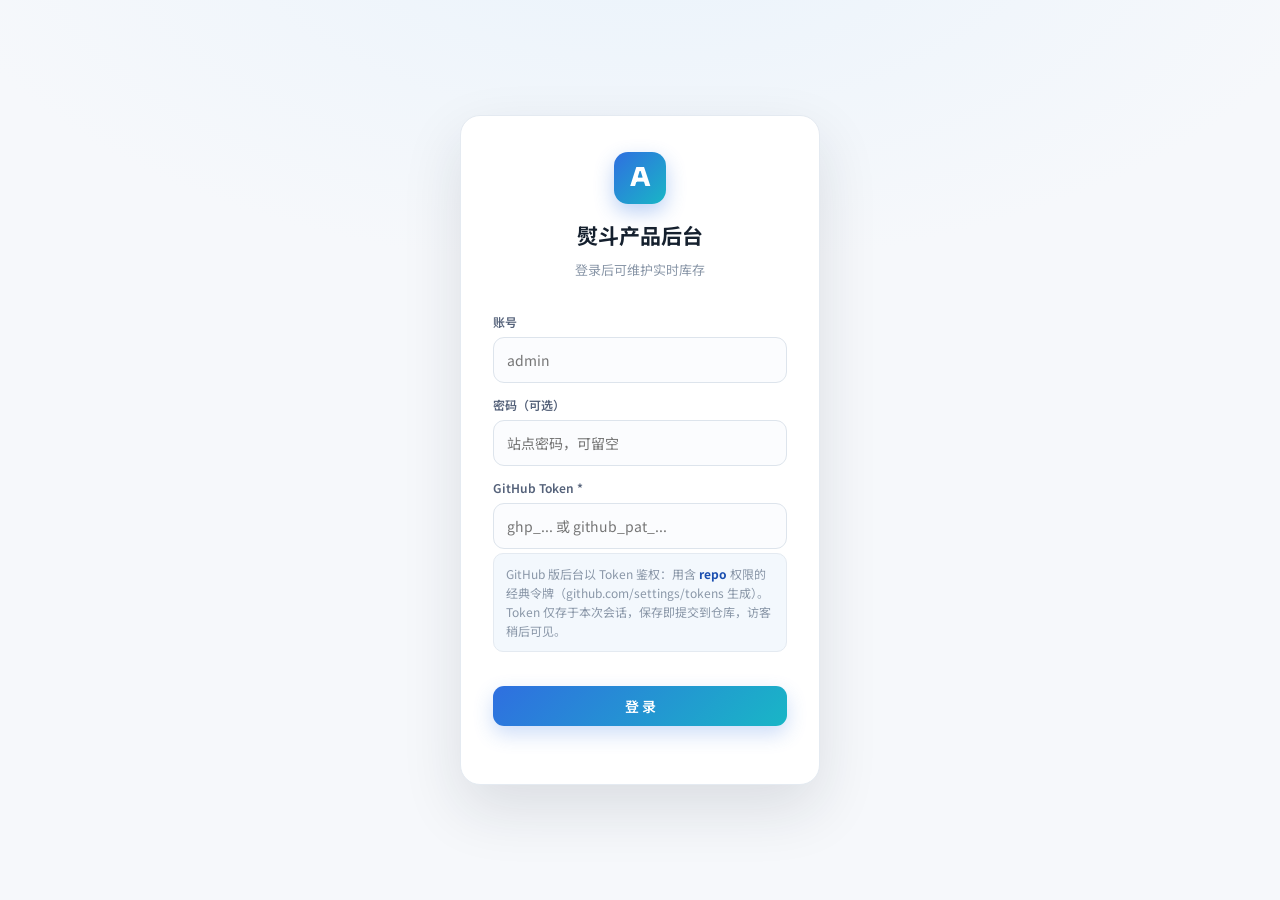
==== admin.html @ 0a671ef5 "deploy admin.html" ====
<!DOCTYPE html>
<html lang="zh-CN">
<head>
  <meta charset="UTF-8" />
  <meta name="viewport" content="width=device-width, initial-scale=1.0" />
  <title>熨斗产品 · 后台管理</title>
  <link rel="preconnect" href="https://fonts.googleapis.com" />
  <link rel="preconnect" href="https://fonts.gstatic.com" crossorigin />
  <link href="https://fonts.googleapis.com/css2?family=Sora:wght@500;600;700&family=Noto+Sans+SC:wght@400;500;700&display=swap" rel="stylesheet" />
  <link rel="stylesheet" href="assets/css/style.css" />
  <link rel="stylesheet" href="assets/css/admin.css?v=20260808c" />
</head>
<body class="admin-body">
  <!-- 登录视图 -->
  <div id="loginView" class="login-wrap">
    <form id="loginForm" class="login-card">
      <div class="login-logo">A</div>
      <h1>熨斗产品后台</h1>
      <p class="login-sub">登录后可维护实时库存</p>
      <label>账号</label>
      <input type="text" id="loginUser" autocomplete="username" placeholder="admin" />
      <label>密码（可选）</label>
      <input type="password" id="loginPass" autocomplete="current-password" placeholder="站点密码，可留空" />
      <label>GitHub Token *</label>
      <input type="password" id="loginToken" autocomplete="off" placeholder="ghp_... 或 github_pat_..." />
      <p class="login-hint">GitHub 版后台以 Token 鉴权：用含 <b>repo</b> 权限的经典令牌（github.com/settings/tokens 生成）。Token 仅存于本次会话，保存即提交到仓库，访客稍后可见。</p>
      <button type="submit" class="btn-primary">登 录</button>
      <div id="loginErr" class="login-err"></div>
    </form>
  </div>

  <!-- 管理视图 -->
  <div id="appView" class="admin-app" hidden>
    <header class="admin-top">
      <div class="admin-brand"><span class="mark">A</span> 熨斗产品 · 后台管理</div>
      <div class="admin-top-right">
        <span id="ghStatus" class="gh-status">未连接 GitHub</span>
        <button id="logoutBtn" class="btn-ghost">退出</button>
      </div>
    </header>

    <nav class="admin-tabs">
      <button class="atab active" data-tab="stock">库存管理</button>
      <button class="atab" data-tab="returns">退货管理</button>
    </nav>

    <main class="admin-main">
      <!-- 库存管理 -->
      <section class="atab-panel active" id="tab-stock">
        <div class="panel-head">
          <h2>库存管理</h2>
          <div class="stock-head-right">
            <span id="stockUpdatedAt" class="stock-updated-at">尚未更新</span>
            <button id="saveStockBtn" class="btn-primary sm">保存库存</button>
          </div>
        </div>
        <p class="hint">常备库存实时维护。修改数量后点「保存库存」写入；下方显示最近更新时间。</p>
        <div class="stock-overview" id="stockOverview"></div>
        <div class="table-wrap">
          <table class="admin-table" id="stockTable">
            <thead>
              <tr><th>系列</th><th>颜色</th><th>插头</th><th>库存数量（台）</th></tr>
            </thead>
            <tbody></tbody>
          </table>
        </div>
      </section>

      <!-- 退货 / 补发管理 -->
      <section class="atab-panel" id="tab-returns">
        <div class="panel-head">
          <h2>退货管理</h2>
          <div class="stock-head-right">
            <span id="returnsUpdatedAt" class="stock-updated-at">尚未更新</span>
          </div>
        </div>
        <p class="hint">退货与供应商补发为独立台账，不影响实时库存。可统计各型号 / 颜色 / 插头 / 电压的退货与补发情况。</p>

        <!-- 概览统计 -->
        <div class="stock-overview" id="returnsOverview"></div>

        <!-- 按型号汇总 -->
        <h3 class="section-sub">按型号汇总</h3>
        <div class="table-wrap">
          <table class="admin-table" id="returnsByModel">
            <thead>
              <tr><th>型号</th><th>退货台数</th><th>已补发台数</th><th>待补发台数</th></tr>
            </thead>
            <tbody></tbody>
          </table>
        </div>

        <!-- 退货登记 -->
        <h3 class="section-sub">退货登记</h3>
        <form class="form-grid" id="returnForm">
          <div class="field">
            <label>型号 *</label>
            <select name="family" required>
              <option value="AUP-M2">AUP-M2</option>
              <option value="AUP-L">AUP-L</option>
              <option value="AUP-L2">AUP-L2</option>
              <option value="AUP-L3">AUP-L3</option>
            </select>
          </div>
          <div class="field">
            <label>颜色</label>
            <input name="color" list="colorList" placeholder="如 红色" />
          </div>
          <div class="field">
            <label>插头规格</label>
            <input name="plug" list="plugList" placeholder="如 欧插" />
          </div>
          <div class="field">
            <label>电压</label>
            <select name="voltage">
              <option value="110V">110V</option>
              <option value="220V">220V</option>
              <option value="110/220V">110V &amp; 220V</option>
            </select>
          </div>
          <div class="field">
            <label>数量（台）*</label>
            <input name="qty" type="number" min="1" step="1" value="1" />
          </div>
          <div class="field">
            <label>退货日期</label>
            <input name="date" type="date" />
          </div>
          <div class="field">
            <label>退货来源 / 客户</label>
            <input name="source" placeholder="如 渠道名 / 客户" />
          </div>
          <div class="field">
            <label>退货原因</label>
            <input name="reason" placeholder="如 质量问题" />
          </div>
          <div class="field full">
            <label>备注</label>
            <input name="note" placeholder="可选" />
          </div>
          <div class="form-actions">
            <button type="submit" class="btn-primary sm">添加退货记录</button>
          </div>
        </form>

        <!-- 退货记录 -->
        <h3 class="section-sub">退货记录</h3>
        <div class="filter-bar">
          <label>型号</label>
          <select id="returnFilterFamily">
            <option value="全部">全部</option>
            <option value="AUP-M2">AUP-M2</option>
            <option value="AUP-L">AUP-L</option>
            <option value="AUP-L2">AUP-L2</option>
            <option value="AUP-L3">AUP-L3</option>
          </select>
          <label>电压</label>
          <select id="returnFilterVoltage">
            <option value="全部">全部</option>
            <option value="110V">110V</option>
            <option value="220V">220V</option>
            <option value="110/220V">110V &amp; 220V</option>
          </select>
        </div>
        <div class="table-wrap">
          <table class="admin-table" id="returnTable">
            <thead>
              <tr><th>型号</th><th>颜色</th><th>插头</th><th>电压</th><th>数量</th><th>退货日期</th><th>来源</th><th>原因</th><th>操作</th></tr>
            </thead>
            <tbody></tbody>
          </table>
        </div>

        <!-- 供应商补发 -->
        <h3 class="section-sub">供应商补发登记</h3>
        <form class="form-grid" id="reshipForm">
          <div class="field">
            <label>关联退货（可选）</label>
            <select name="returnId" id="returnLinkSelect">
              <option value="">不关联</option>
            </select>
          </div>
          <div class="field">
            <label>型号 *</label>
            <select name="family" required>
              <option value="AUP-M2">AUP-M2</option>
              <option value="AUP-L">AUP-L</option>
              <option value="AUP-L2">AUP-L2</option>
              <option value="AUP-L3">AUP-L3</option>
            </select>
          </div>
          <div class="field">
            <label>颜色</label>
            <input name="color" list="colorList" placeholder="如 红色" />
          </div>
          <div class="field">
            <label>插头规格</label>
            <input name="plug" list="plugList" placeholder="如 欧插" />
          </div>
          <div class="field">
            <label>电压</label>
            <select name="voltage">
              <option value="110V">110V</option>
              <option value="220V">220V</option>
              <option value="110/220V">110V &amp; 220V</option>
            </select>
          </div>
          <div class="field">
            <label>数量（台）*</label>
            <input name="qty" type="number" min="1" step="1" value="1" />
          </div>
          <div class="field">
            <label>补发日期</label>
            <input name="shipDate" type="date" />
          </div>
          <div class="field">
            <label>供应商</label>
            <input name="supplier" placeholder="供应商名称" />
          </div>
          <div class="field">
            <label>物流单号</label>
            <input name="tracking" placeholder="可选" />
          </div>
          <div class="field">
            <label>状态</label>
            <select name="status">
              <option value="待补发">待补发</option>
              <option value="已补发">已补发</option>
              <option value="已收货">已收货</option>
            </select>
          </div>
          <div class="field full">
            <label>备注</label>
            <input name="note" placeholder="可选" />
          </div>
          <div class="form-actions">
            <button type="submit" class="btn-primary sm">添加补发记录</button>
          </div>
        </form>

        <!-- 补发记录 -->
        <h3 class="section-sub">供应商补发记录</h3>
        <div class="filter-bar">
          <label>型号</label>
          <select id="reshipFilterFamily">
            <option value="全部">全部</option>
            <option value="AUP-M2">AUP-M2</option>
            <option value="AUP-L">AUP-L</option>
            <option value="AUP-L2">AUP-L2</option>
            <option value="AUP-L3">AUP-L3</option>
          </select>
          <label>电压</label>
          <select id="reshipFilterVoltage">
            <option value="全部">全部</option>
            <option value="110V">110V</option>
            <option value="220V">220V</option>
            <option value="110/220V">110V &amp; 220V</option>
          </select>
        </div>
        <div class="table-wrap">
          <table class="admin-table" id="reshipTable">
            <thead>
              <tr><th>型号</th><th>颜色</th><th>插头</th><th>电压</th><th>数量</th><th>补发日期</th><th>供应商</th><th>物流单号</th><th>状态</th><th>操作</th></tr>
            </thead>
            <tbody></tbody>
          </table>
        </div>

        <!-- 公共 datalist -->
        <datalist id="colorList">
          <option value="红色"></option><option value="绿色"></option><option value="紫色"></option>
          <option value="蓝色"></option><option value="黑色"></option><option value="白色"></option><option value="粉色"></option>
        </datalist>
        <datalist id="plugList">
          <option value="中插"></option><option value="欧插"></option><option value="美插"></option>
          <option value="英插"></option><option value="澳插"></option><option value="南非插"></option>
        </datalist>
      </section>
    </main>
  </div>

  <div id="toast" class="toast" hidden></div>

  <script src="assets/js/github-store.js?v=20260808c"></script>
  <script src="assets/js/admin.js?v=20260808c"></script>
</body>
</html>
---- assets/css/style.css ----
:root {
  --bg: #F6F8FB;
  --bg-alt: #ECF1F7;
  --ink: #15202E;
  --ink-soft: #55627A;
  --ink-faint: #8A97A8;
  --line: #E4EAF1;
  --card: #FFFFFF;
  --accent: #2F6FE0;
  --accent-2: #19B6C6;
  --accent-ink: #1B4FB0;
  --ok: #1F9D6B;
  --warn: #E08A2B;
  --danger: #DC4A3D;
  --radius: 18px;
  --radius-sm: 12px;
  --shadow-sm: 0 2px 10px rgba(21, 32, 46, .05);
  --shadow-md: 0 16px 40px rgba(21, 32, 46, .10);
  --shadow-lg: 0 30px 70px rgba(21, 32, 46, .16);
  --maxw: 1180px;
  --font-display: "Sora", "Noto Sans", "Noto Sans SC", -apple-system, "PingFang SC", "Microsoft YaHei", sans-serif;
  --font-body: "Noto Sans", "Noto Sans SC", -apple-system, "PingFang SC", "Microsoft YaHei", "Segoe UI", sans-serif;
}

* { box-sizing: border-box; margin: 0; padding: 0; }
html { scroll-behavior: smooth; scroll-padding-top: 84px; }
body {
  font-family: var(--font-body);
  background: var(--bg);
  color: var(--ink);
  line-height: 1.65;
  -webkit-font-smoothing: antialiased;
  overflow-x: hidden;
}
img { max-width: 100%; display: block; }
a { color: inherit; text-decoration: none; }
b, strong { font-weight: 700; }

/* ---------- scroll progress ---------- */
.scroll-progress {
  position: fixed; top: 0; left: 0; height: 3px; width: 0;
  background: linear-gradient(90deg, var(--accent), var(--accent-2));
  z-index: 200; transition: width .1s linear;
}

/* ---------- NAV ---------- */
.nav {
  position: fixed; top: 0; left: 0; right: 0; z-index: 100;
  transition: background .35s ease, box-shadow .35s ease, backdrop-filter .35s;
}
.nav.scrolled {
  background: rgba(246, 248, 251, .82);
  backdrop-filter: saturate(160%) blur(14px);
  box-shadow: 0 1px 0 var(--line);
}
.nav-inner {
  max-width: var(--maxw); margin: 0 auto; padding: 16px 24px;
  display: flex; align-items: center; gap: 24px;
}
.brand { display: flex; align-items: center; gap: 11px; font-family: var(--font-display); }
.brand-mark {
  width: 38px; height: 38px; border-radius: 11px;
  display: grid; place-items: center; font-weight: 800; font-size: 20px; color: #fff;
  background: linear-gradient(135deg, var(--accent), var(--accent-2));
  box-shadow: 0 6px 16px rgba(47, 111, 224, .32);
}
.brand-text { font-weight: 700; font-size: 19px; letter-spacing: .5px; line-height: 1; }
.brand-text i { font-style: normal; font-weight: 400; font-size: 12px; color: var(--ink-faint); display: block; letter-spacing: 2px; }
.nav-links { display: flex; gap: 26px; margin-left: auto; }
.nav-links a {
  font-size: 14.5px; color: var(--ink-soft); font-weight: 500; position: relative; padding: 4px 0;
  transition: color .2s;
}
.nav-links a::after {
  content: ""; position: absolute; left: 0; bottom: -2px; height: 2px; width: 0;
  background: var(--accent); transition: width .25s;
}
.nav-links a:hover { color: var(--ink); }
.nav-links a:hover::after { width: 100%; }
.nav-cta { margin-left: 8px; }
.lang-switch { display: flex; align-items: center; gap: 3px; margin-left: auto; background: var(--bg); border: 1px solid var(--line); border-radius: 999px; padding: 3px; }
.lang-btn { width: 30px; height: 30px; border: 0; border-radius: 999px; background: transparent; cursor: pointer; font-family: var(--font-display); font-size: 12px; font-weight: 700; color: var(--ink-soft); transition: color .18s, background .18s, box-shadow .18s; line-height: 1; }
.lang-btn:hover { color: var(--accent-ink); }
.lang-btn.active { background: linear-gradient(135deg, var(--accent), var(--accent-2)); color: #fff; box-shadow: 0 4px 12px rgba(47,111,224,.3); }
.btn {
  display: inline-flex; align-items: center; justify-content: center; gap: 8px;
  padding: 11px 22px; border-radius: 999px; font-weight: 600; font-size: 14.5px;
  cursor: pointer; border: 1px solid transparent; transition: transform .18s, box-shadow .25s, background .25s, color .25s;
  font-family: var(--font-body);
}
.btn-primary {
  background: linear-gradient(135deg, var(--accent), var(--accent-2));
  color: #fff; box-shadow: 0 10px 24px rgba(47, 111, 224, .28);
}
.btn-primary:hover { transform: translateY(-2px); box-shadow: 0 16px 32px rgba(47, 111, 224, .36); }
.btn-ghost { background: transparent; color: var(--ink); border-color: var(--line); }
.btn-ghost:hover { border-color: var(--accent); color: var(--accent-ink); transform: translateY(-2px); }
.nav-toggle { display: none; flex-direction: column; gap: 5px; background: none; border: 0; cursor: pointer; padding: 8px; }
.nav-toggle span { width: 22px; height: 2px; background: var(--ink); border-radius: 2px; transition: .3s; }

/* ---------- HERO ---------- */
.hero { position: relative; min-height: 100vh; display: flex; align-items: center; overflow: hidden; }
.hero-bg {
  position: absolute; inset: 0;
  background:
    radial-gradient(1100px 620px at 88% -8%, rgba(25,182,198,.14), transparent 60%),
    radial-gradient(900px 520px at 6% 112%, rgba(47,111,224,.12), transparent 58%),
    linear-gradient(180deg, #FFFFFF 0%, #F2F6FB 60%, #ECF1F7 100%);
}
.hero-glow {
  position: absolute; width: 540px; height: 540px; right: 4%; top: 50%; transform: translateY(-50%);
  background: radial-gradient(circle, rgba(47,111,224,.22), transparent 62%);
  filter: blur(24px); animation: float 9s ease-in-out infinite;
}
@keyframes float { 0%,100%{ transform: translateY(-50%) scale(1);} 50%{ transform: translateY(-54%) scale(1.06);} }
.hero-grid {
  position: relative; z-index: 2; max-width: var(--maxw); margin: 0 auto; padding: 120px 24px 80px;
  display: grid; grid-template-columns: 1.05fr .95fr; gap: 40px; align-items: center; width: 100%;
}
.eyebrow {
  display: inline-block; font-family: var(--font-display); font-size: 12.5px; letter-spacing: 3px;
  text-transform: uppercase; color: var(--accent-ink); padding: 7px 14px; border: 1px solid rgba(47,111,224,.3);
  border-radius: 999px; margin-bottom: 22px; background: rgba(47,111,224,.06);
}
.hero-title {
  font-family: var(--font-display); font-weight: 800; font-size: clamp(34px, 5vw, 58px);
  line-height: 1.08; color: var(--ink); letter-spacing: -.5px;
}
.hero-title .accent {
  background: linear-gradient(120deg, var(--accent), var(--accent-2));
  -webkit-background-clip: text; background-clip: text; color: transparent;
}
.hero-sub { color: var(--ink-soft); font-size: 16.5px; margin: 22px 0 30px; max-width: 520px; }
.hero-actions { display: flex; gap: 14px; flex-wrap: wrap; }
.hero-actions .btn-ghost { color: var(--ink); border-color: var(--line); }
.hero-actions .btn-ghost:hover { border-color: var(--accent); color: var(--accent-ink); }
.hero-stats { list-style: none; display: flex; gap: 34px; margin-top: 44px; flex-wrap: wrap; }
.hero-stats li { display: flex; flex-direction: column; }
.hero-stats b { font-family: var(--font-display); font-size: 30px; color: var(--accent-ink); font-weight: 700; }
.hero-stats span { font-size: 12.5px; color: var(--ink-faint); letter-spacing: .5px; }

.hero-visual { display: flex; align-items: center; justify-content: center; min-height: 460px; }
.hero-orbit {
  display: grid; grid-template-columns: repeat(2, 1fr); gap: 20px;
  width: 100%; max-width: 440px; padding: 10px;
}
.hero-orbit .orb {
  position: relative; width: 100%; aspect-ratio: 1;
  border-radius: 20px; overflow: hidden; background: #fff;
  box-shadow: var(--shadow-lg); border: 5px solid #fff;
  opacity: 0; transform: translateY(20px) scale(.96); animation: rise .8s forwards;
}
.hero-orbit .orb img { width: 100%; height: 100%; object-fit: contain; background: #f4f8fc; }
.hero-orbit .orb::after {
  content: attr(data-label); position: absolute; left: 10px; bottom: 10px;
  background: rgba(21,32,46,.82); color: #fff; font-size: 11px; padding: 4px 10px; border-radius: 8px;
  font-family: var(--font-display); letter-spacing: .4px;
}
@keyframes rise { to { opacity: 1; transform: translateY(0) scale(1);} }
.orb-1 { animation-delay: .15s; }
.orb-2 { animation-delay: .3s; }
.orb-3 { animation-delay: .45s; }
.orb-4 { animation-delay: .6s; }
.orb-5 { animation-delay: .75s; }

.scroll-hint { position: absolute; bottom: 26px; left: 50%; transform: translateX(-50%); z-index: 3; }
.scroll-hint span {
  display: block; width: 24px; height: 38px; border: 2px solid rgba(21,32,46,.35); border-radius: 14px; position: relative;
}
.scroll-hint span::after {
  content: ""; position: absolute; top: 7px; left: 50%; transform: translateX(-50%);
  width: 4px; height: 8px; border-radius: 3px; background: var(--accent); animation: scrolldot 1.6s infinite;
}
@keyframes scrolldot { 0%{opacity:0; top:7px;} 40%{opacity:1;} 100%{opacity:0; top:20px;} }

/* ---------- SECTIONS ---------- */
.section { max-width: var(--maxw); margin: 0 auto; padding: 96px 24px; }
.section-alt { max-width: none; background: var(--bg-alt); }
.section-alt > * { max-width: var(--maxw); margin-left: auto; margin-right: auto; }
.section-head { max-width: 640px; margin-bottom: 46px; }
.kicker {
  font-family: var(--font-display); font-size: 12.5px; letter-spacing: 3px; text-transform: uppercase;
  color: var(--accent); font-weight: 600;
}
.section-head h2 {
  font-family: var(--font-display); font-size: clamp(26px, 3.4vw, 38px); font-weight: 700;
  margin: 12px 0 12px; letter-spacing: -.3px; color: var(--ink);
}
.section-head p { color: var(--ink-soft); font-size: 15.5px; }

/* reveal */
.reveal { opacity: 0; transform: translateY(26px); transition: opacity .7s ease, transform .7s ease; }
.reveal.in { opacity: 1; transform: none; }

/* ---------- FAMILIES ---------- */
.family-grid { display: grid; grid-template-columns: repeat(3, 1fr); gap: 22px; }
.family-card {
  background: var(--card); border: 1px solid var(--line); border-radius: var(--radius);
  padding: 22px; box-shadow: var(--shadow-sm); transition: transform .3s, box-shadow .3s, border-color .3s;
  position: relative; overflow: hidden;
}
.family-card::before {
  content: ""; position: absolute; inset: 0; background: linear-gradient(160deg, rgba(47,111,224,.06), transparent 55%);
  opacity: 0; transition: opacity .3s;
}
.family-card:hover { transform: translateY(-6px); box-shadow: var(--shadow-md); border-color: #cfe0f5; }
.family-card:hover::before { opacity: 1; }
.family-thumb {
  height: 168px; border-radius: var(--radius-sm); background: #f4f8fc; display: grid; place-items: center;
  margin-bottom: 18px; overflow: hidden;
}
.family-thumb img { max-height: 150px; object-fit: contain; transition: transform .4s; }
.family-card:hover .family-thumb img { transform: scale(1.06); }
.family-name { font-family: var(--font-display); font-size: 19px; font-weight: 700; }
.family-tag { color: var(--accent-ink); font-size: 13.5px; font-weight: 500; margin: 4px 0 12px; }
.family-meta { display: flex; gap: 8px; flex-wrap: wrap; }
.chip {
  font-size: 12px; padding: 4px 11px; border-radius: 999px; background: var(--bg-alt);
  color: var(--ink-soft); border: 1px solid var(--line); font-family: var(--font-display); letter-spacing: .3px;
}
.chip.hot { background: rgba(47,111,224,.1); color: var(--accent-ink); border-color: #cfe0f5; }
.family-link { display: inline-flex; align-items: center; gap: 6px; margin-top: 16px; font-weight: 600; font-size: 14px; color: var(--accent-ink); }
.family-link::after { content: "→"; transition: transform .25s; }
.family-card:hover .family-link::after { transform: translateX(4px); }

/* ---------- FILTERS ---------- */
.filters { display: flex; gap: 26px; flex-wrap: wrap; margin-bottom: 30px; }
.filter-group { display: flex; gap: 9px; flex-wrap: wrap; align-items: center; }
.filter-group .flabel { font-size: 13px; color: var(--ink-faint); margin-right: 2px; font-weight: 600; }
.fbtn {
  padding: 8px 16px; border-radius: 999px; border: 1px solid var(--line); background: var(--card);
  font-size: 13.5px; font-weight: 500; cursor: pointer; color: var(--ink-soft);
  transition: all .2s; font-family: var(--font-body);
}
.fbtn:hover { border-color: var(--accent); color: var(--accent-ink); }
.fbtn.active { background: var(--accent); color: #fff; border-color: var(--accent); }

/* 退货来源筛选（与产品筛选 chip 同款） */
.src-filter { display: flex; gap: 8px; flex-wrap: wrap; align-items: center; margin: 4px 0 14px; }
.src-filter .flabel { font-size: 13px; color: var(--ink-faint); margin-right: 2px; font-weight: 600; }
.sbtn {
  padding: 7px 15px; border-radius: 999px; border: 1px solid var(--line); background: var(--card);
  font-size: 13px; font-weight: 500; cursor: pointer; color: var(--ink-soft);
  transition: all .2s; font-family: var(--font-body);
}
.sbtn:hover { border-color: var(--accent-2); color: var(--accent-ink); }
.sbtn.active { background: var(--accent-2); color: #fff; border-color: var(--accent-2); }

/* ---------- CATALOG ---------- */
.catalog-grid { display: grid; grid-template-columns: repeat(3, 1fr); gap: 20px; }
.product-card {
  background: var(--card); border: 1px solid var(--line); border-radius: var(--radius); overflow: hidden;
  box-shadow: var(--shadow-sm); transition: transform .3s, box-shadow .3s, border-color .3s; cursor: pointer;
  display: flex; flex-direction: column;
}
.product-card:hover { transform: translateY(-6px); box-shadow: var(--shadow-md); border-color: #cfe0f5; }
.product-media {
  height: 180px; background: linear-gradient(160deg,#f4f8fc,#eaf1f8); display: grid; place-items: center;
  position: relative; padding: 14px;
}
.product-media img { max-height: 158px; object-fit: contain; transition: transform .4s; }
.product-card:hover .product-media img { transform: scale(1.05); }
.volt-tags { position: absolute; top: 12px; left: 12px; display: flex; gap: 6px; flex-wrap: wrap; }
.volt-tag {
  font-family: var(--font-display); font-size: 11px; font-weight: 600;
  padding: 3px 9px; border-radius: 999px; background: rgba(21,32,46,.82); color: #fff; letter-spacing: .5px;
}
.product-body { padding: 16px 18px 18px; display: flex; flex-direction: column; flex: 1; }
.product-name { font-family: var(--font-display); font-size: 15.5px; font-weight: 600; line-height: 1.35; min-height: 42px; }
.product-k3 { font-size: 12px; color: var(--ink-faint); font-family: var(--font-display); letter-spacing: .5px; margin-top: 3px; }
.product-foot { margin-top: auto; padding-top: 14px; display: flex; align-items: baseline; justify-content: space-between; border-top: 1px dashed var(--line); }
.price-label { font-size: 12px; color: var(--ink-faint); }
.price-val { font-family: var(--font-display); font-weight: 700; font-size: 22px; color: var(--accent-ink); }
.price-val small { font-size: 12px; color: var(--ink-faint); font-weight: 500; }
.disc-tag { font-size: 11.5px; padding: 3px 9px; border-radius: 999px; background: rgba(47,111,224,.1); color: var(--accent-ink); font-weight: 600; }
.product-card.sold-out { opacity: .72; }
.sold-out-tag { position: absolute; top: 12px; right: 12px; background: var(--ink-faint); color:#fff; font-size:11px; padding:3px 9px; border-radius:999px; }

/* ---------- SPECS ---------- */
.spec-tabs { display: flex; gap: 10px; flex-wrap: wrap; margin-bottom: 26px; }
.spec-tab {
  padding: 11px 20px; border-radius: 999px; border: 1px solid var(--line); background: var(--card);
  font-weight: 600; font-size: 14px; cursor: pointer; color: var(--ink-soft); transition: all .22s;
  font-family: var(--font-display);
}
.spec-tab:hover { border-color: var(--accent); color: var(--accent-ink); }
.spec-tab.active { background: var(--accent); color: #fff; border-color: var(--accent); }
.spec-panel {
  display: grid; grid-template-columns: 320px 1fr; gap: 30px; align-items: start;
  background: var(--card); border: 1px solid var(--line); border-radius: var(--radius);
  padding: 28px; box-shadow: var(--shadow-sm);
}
.spec-hero { text-align: center; }
.spec-hero .thumb { background: #f4f8fc; border-radius: var(--radius-sm); padding: 18px; margin-bottom: 16px; }
.spec-hero .thumb img { max-height: 200px; object-fit: contain; margin: 0 auto; }
.spec-hero h3 { font-family: var(--font-display); font-size: 20px; margin-bottom: 6px; }
.spec-hero .tag { color: var(--accent-ink); font-size: 13.5px; }
.spec-table { width: 100%; border-collapse: collapse; }
.spec-table tr { border-bottom: 1px solid var(--line); }
.spec-table tr:last-child { border-bottom: 0; }
.spec-table th {
  text-align: left; font-weight: 600; color: var(--ink-soft); font-size: 13.5px; padding: 13px 14px 13px 0;
  width: 42%; vertical-align: top; font-family: var(--font-display);
}
.spec-table td { padding: 13px 0; font-size: 14px; color: var(--ink); white-space: pre-line; }
.spec-table td.img-cell { padding: 8px 0; }
.spec-table td.img-cell img { max-height: 150px; object-fit: contain; border-radius: 10px; background:#f4f8fc; }

/* ---------- PRICING TABLE ---------- */
.table-wrap { overflow-x: auto; border: 1px solid var(--line); border-radius: var(--radius); background: var(--card); box-shadow: var(--shadow-sm); }
.price-table { width: 100%; border-collapse: collapse; min-width: 880px; }
.price-table thead th {
  background: var(--ink); color: #fff; font-family: var(--font-display); font-weight: 600; font-size: 13px;
  padding: 15px 14px; text-align: right; white-space: nowrap; position: sticky; top: 0;
}
.price-table thead th:first-child, .price-table thead th:nth-child(2), .price-table thead th:nth-child(3) { text-align: left; }
.price-table tbody td { padding: 13px 14px; text-align: right; font-size: 13.5px; border-bottom: 1px solid var(--line); white-space: nowrap; }
.price-table tbody td:first-child { text-align: left; font-weight: 600; }
.price-table tbody td:nth-child(2), .price-table tbody td:nth-child(3) { text-align: left; color: var(--ink-soft); }
.price-table tbody tr:hover { background: #f3f8fd; }
.price-table .base { font-weight: 700; color: var(--accent-ink); font-family: var(--font-display); }
.price-table .special { color: var(--accent); font-weight: 600; }
.price-table .muted { color: var(--ink-faint); }
.price-table tbody tr.fam-AUP-M { opacity: .6; }
.table-note { font-size: 12.5px; color: var(--ink-faint); margin-top: 14px; }

/* ---------- RULES ---------- */
.rule-cards { display: grid; grid-template-columns: repeat(4, 1fr); gap: 18px; }
.rule-card {
  background: var(--card); border: 1px solid var(--line); border-radius: var(--radius); padding: 24px 20px;
  box-shadow: var(--shadow-sm); position: relative; transition: transform .3s, box-shadow .3s;
}
.rule-card:hover { transform: translateY(-5px); box-shadow: var(--shadow-md); }
.rule-card .tier { font-family: var(--font-display); font-size: 13px; color: var(--accent); font-weight: 600; letter-spacing: .5px; }
.rule-card .rate {
  font-family: var(--font-display); font-size: 42px; font-weight: 800; color: var(--ink); margin: 8px 0 4px;
  line-height: 1;
}
.rule-card .rate small { font-size: 18px; color: var(--ink-faint); font-weight: 600; }
.rule-card .desc { font-size: 13.5px; color: var(--ink-soft); }
.rule-card.featured { border-color: #cfe0f5; background: linear-gradient(160deg, #fff, #eef5fd); }
.rule-card.featured::after { content: "推荐"; position: absolute; top: 14px; right: 14px; font-size: 11px; background: var(--accent); color:#fff; padding: 3px 10px; border-radius: 999px; }
.rule-note {
  margin-top: 26px; background: var(--card); border: 1px solid var(--line); border-left: 4px solid var(--accent);
  border-radius: var(--radius-sm); padding: 22px 24px; box-shadow: var(--shadow-sm);
}
.rule-note h4 { font-family: var(--font-display); font-size: 15px; margin-bottom: 10px; }
.rule-note p { font-size: 14px; color: var(--ink-soft); white-space: pre-line; }

/* ---------- CALCULATOR ---------- */
.calc-card {
  display: grid; grid-template-columns: 1fr 1fr; gap: 0; background: var(--card);
  border: 1px solid var(--line); border-radius: var(--radius); overflow: hidden; box-shadow: var(--shadow-md);
}
.calc-input { padding: 34px; border-right: 1px solid var(--line); }
.calc-input label { font-family: var(--font-display); font-weight: 600; font-size: 15px; display: block; margin-bottom: 14px; }
.amount-field { display: flex; align-items: center; gap: 8px; border: 1.5px solid var(--line); border-radius: var(--radius-sm); padding: 12px 16px; transition: border-color .2s; }
.amount-field:focus-within { border-color: var(--accent); }
.amount-field .cny { font-family: var(--font-display); font-weight: 700; font-size: 20px; color: var(--accent-ink); }
.amount-field input { border: 0; outline: 0; font-size: 22px; font-family: var(--font-display); width: 100%; background: transparent; color: var(--ink); }
input[type=range] { width: 100%; margin: 22px 0 6px; accent-color: var(--accent); }
.range-scale { display: flex; justify-content: space-between; font-size: 11.5px; color: var(--ink-faint); font-family: var(--font-display); }
.calc-hint { font-size: 12.5px; color: var(--ink-faint); margin-top: 18px; line-height: 1.6; }
.calc-result { padding: 34px; display: flex; flex-direction: column; justify-content: center; background: linear-gradient(160deg,#fff,#eef5fd); }
.calc-result .r-tier { font-size: 13px; color: var(--ink-soft); }
.calc-result .r-rate { font-family: var(--font-display); font-size: 56px; font-weight: 800; color: var(--accent-ink); line-height: 1.05; margin: 6px 0; }
.calc-result .r-rate small { font-size: 22px; color: var(--ink-faint); }
.calc-result .r-amount { font-size: 15px; color: var(--ink-soft); margin-top: 14px; }
.calc-result .r-amount b { font-family: var(--font-display); font-size: 24px; color: var(--ink); }
.calc-result .r-bar { height: 8px; border-radius: 999px; background: var(--line); margin-top: 18px; overflow: hidden; }
.calc-result .r-bar span { display: block; height: 100%; background: linear-gradient(90deg,var(--accent),var(--accent-2)); border-radius: 999px; transition: width .4s; }

/* ---------- FOOTER ---------- */
.footer { background: #15202E; color: #cfd6e0; padding: 46px 24px; }
.footer-inner { max-width: var(--maxw); margin: 0 auto; display: flex; justify-content: space-between; align-items: center; gap: 24px; flex-wrap: wrap; }
.footer-brand { display: flex; align-items: center; gap: 14px; color: #fff; }
.footer-brand b { font-family: var(--font-display); font-size: 17px; }
.footer-brand p { font-size: 12.5px; color: #9aa6b5; }
.footer-src { font-size: 12.5px; color: #8b97a8; max-width: 560px; line-height: 1.6; }
.footer-admin { margin-left: auto; font-size: 12.5px; color: #cfd6e0; text-decoration: none; border: 1px solid #33414f; padding: 7px 14px; border-radius: 20px; transition: .2s; }
.footer-admin:hover { background: #1f2c3b; color: #fff; border-color: #5b8bd6; }

/* ---------- MODAL ---------- */
.modal { position: fixed; inset: 0; z-index: 300; display: none; }
.modal.open { display: block; }
.modal-backdrop { position: absolute; inset: 0; background: rgba(21,32,46,.45); backdrop-filter: blur(4px); animation: fade .3s; }
.modal-dialog {
  position: relative; z-index: 2; max-width: 880px; margin: 5vh auto; max-height: 90vh; overflow: auto;
  background: var(--bg); border-radius: var(--radius); box-shadow: var(--shadow-lg); animation: pop .35s ease;
}
@keyframes fade { from { opacity: 0; } }
@keyframes pop { from { opacity: 0; transform: translateY(20px) scale(.98); } }
.modal-close { position: absolute; top: 14px; right: 16px; z-index: 5; width: 38px; height: 38px; border-radius: 50%; border: 0; background: rgba(21,32,46,.08); font-size: 22px; cursor: pointer; color: var(--ink); transition: background .2s; }
.modal-close:hover { background: rgba(21,32,46,.16); }
.modal-body { padding: 0; }
.modal-hero { display: grid; grid-template-columns: 300px 1fr; gap: 0; }
.modal-media { background: linear-gradient(160deg,#f4f8fc,#eaf1f8); display: grid; place-items: center; padding: 30px; }
.modal-media img { max-height: 280px; object-fit: contain; }
.modal-info { padding: 30px 32px; }
.modal-info h3 { font-family: var(--font-display); font-size: 23px; line-height: 1.25; }
.modal-info .sub { color: var(--accent-ink); font-size: 14px; margin: 6px 0 16px; }
.modal-info .meta-row { display: flex; gap: 10px; flex-wrap: wrap; margin-bottom: 18px; }
.modal-price { background: #fff; border: 1px solid var(--line); border-radius: var(--radius-sm); padding: 18px; margin-bottom: 18px; }
.modal-price .pt { font-size: 12.5px; color: var(--ink-faint); }
.modal-price .pv { font-family: var(--font-display); font-size: 30px; font-weight: 800; color: var(--accent-ink); }
.modal-price .pv small { font-size: 13px; color: var(--ink-faint); font-weight: 500; }
.tier-line { display: flex; flex-wrap: wrap; gap: 8px; margin-top: 12px; }
.tier-pill { font-size: 12.5px; padding: 6px 12px; border-radius: 999px; background: var(--bg-alt); border: 1px solid var(--line); font-family: var(--font-display); }
.tier-pill b { color: var(--accent-ink); }
.modal-spec-grid { padding: 8px 32px 32px; }
.modal-spec-grid h4 { font-family: var(--font-display); font-size: 15px; margin: 16px 0 10px; }
.modal-spec-grid table { width: 100%; border-collapse: collapse; }
.modal-spec-grid td { padding: 11px 12px; border-bottom: 1px solid var(--line); font-size: 13.5px; vertical-align: top; }
.modal-spec-grid td:first-child { color: var(--ink-soft); width: 38%; font-weight: 500; }
.modal-spec-grid td { white-space: pre-line; }

/* ---------- RESPONSIVE ---------- */
@media (max-width: 980px) {
  .hero-grid { grid-template-columns: 1fr; }
  .hero-visual { min-height: auto; order: -1; padding: 10px 0 30px; }
  .hero-orbit { max-width: 360px; gap: 14px; }
  .hero-orbit .orb { border-width: 4px; }
  .family-grid, .catalog-grid { grid-template-columns: repeat(2, 1fr); }
  .rule-cards { grid-template-columns: repeat(2, 1fr); }
  .spec-panel { grid-template-columns: 1fr; }
  .calc-card { grid-template-columns: 1fr; }
  .calc-input { border-right: 0; border-bottom: 1px solid var(--line); }
  .modal-hero { grid-template-columns: 1fr; }
  /* 退货台账概览保持 5 列（避免 3+2 错行），窄屏改在 620px 处堆叠为单列 */
}
@media (max-width: 720px) {
  .nav-links { display: none; position: absolute; top: 70px; left: 16px; right: 16px; flex-direction: column;
    background: var(--bg); padding: 16px; border-radius: var(--radius); box-shadow: var(--shadow-md); gap: 4px; }
  .nav-links.open { display: flex; }
  .nav-links a { padding: 10px 4px; }
  .nav-cta { display: none; }
  .nav-toggle { display: flex; margin-left: auto; }
  .section { padding: 70px 18px; }
  .family-grid, .catalog-grid, .rule-cards { grid-template-columns: 1fr; }
  .hero-stats { gap: 22px; }
  /* 退货台账概览：桌面/平板保持 5 列，避免半行错位；≤620px 才堆叠为单列（见下方媒体查询） */
}
@media (max-width: 620px) {
  .ov-grid { grid-template-columns: 1fr; }
}

/* ===== 登录墙（加密数据解密前显示） ===== */
.gate{position:fixed;inset:0;z-index:99999;display:flex;align-items:center;justify-content:center;padding:24px;
  background:radial-gradient(1200px 600px at 80% -10%,rgba(25,182,198,.22),transparent 60%),
             radial-gradient(900px 500px at -10% 110%,rgba(47,111,224,.20),transparent 55%),
             linear-gradient(160deg,#eef4fb,#e6edf6);color:var(--ink)}
.gate[hidden]{display:none}
.gate-card{width:min(380px,100%);background:rgba(255,255,255,.72);border:1px solid rgba(255,255,255,.6);
  border-radius:20px;padding:34px 30px 30px;backdrop-filter:blur(10px);box-shadow:0 24px 60px rgba(21,32,46,.18)}
.gate-badge{font-size:12px;letter-spacing:.22em;color:var(--accent);text-transform:uppercase;opacity:.9}
.gate-title{margin:8px 0 4px;font-size:26px;font-weight:800;letter-spacing:.5px;font-family:var(--font-display,Sora,"Noto Sans SC",sans-serif)}
.gate-sub{margin:0 0 22px;color:var(--ink-soft);font-size:14px}
.gate-label{display:block;font-size:13px;color:var(--ink-soft);margin:0 0 7px}
.gate-input{width:100%;padding:13px 14px;border-radius:12px;border:1px solid var(--line);
  background:#fff;color:var(--ink);font-size:15px;outline:none;transition:.18s}
.gate-input::placeholder{color:#9aa6b5}
.gate-input:focus{border-color:var(--accent);box-shadow:0 0 0 3px rgba(47,111,224,.18)}
.gate-btn{width:100%;padding:13px 14px;border:0;border-radius:12px;cursor:pointer;margin-top:6px;
  font-size:15px;font-weight:700;color:#fff;background:linear-gradient(120deg,var(--accent),var(--accent-2));transition:.18s}
.gate-btn:hover{filter:brightness(1.05);transform:translateY(-1px)}
.gate-err{display:none;margin:0 0 16px;padding:10px 12px;border-radius:10px;
  background:rgba(220,74,61,.12);border:1px solid rgba(220,74,61,.3);color:var(--danger);font-size:13px}
.gate-status{display:none;margin:14px 0 0;text-align:center;color:var(--ink-soft);font-size:13px}

/* ===== 颜色选项（色卡 + 筛选） ===== */
.color-dots{display:inline-flex;gap:5px;vertical-align:middle;margin-left:6px}
.cdot{width:14px;height:14px;border-radius:50%;display:inline-block;border:1px solid rgba(0,0,0,.18);box-shadow:0 1px 2px rgba(0,0,0,.12);box-sizing:border-box}
.cdot.lg{width:20px;height:20px}
.product-k3 .color-dots{margin-left:8px}
.color-fbtn{display:inline-flex;align-items:center;gap:6px}
.color-fbtn .cdot{width:12px;height:12px}
.modal-colors{display:flex;align-items:center;gap:8px;margin:10px 0 2px;flex-wrap:wrap}
.modal-colors .mc-label{font-size:12px;color:#8a8a8a}
.modal-colors .mc-names{font-size:13px;color:#3a342f;margin-left:4px}

/* ===== 实时库存 ===== */
.stock-bar { display: flex; align-items: center; justify-content: space-between; gap: 12px; margin: 6px 0 18px; flex-wrap: wrap; }
.stock-updated { font-size: 13.5px; color: #8a8178; font-weight: 500; }
.stock-updated b { color: #2a2320; }
.btn.sm { padding: 8px 14px; font-size: 13px; }
.stock-grid { display: grid; grid-template-columns: repeat(auto-fill, minmax(280px, 1fr)); gap: 18px; }
.stock-family { background: #fff; border: 1px solid #e7ecf2; border-radius: 16px; padding: 16px 16px 18px; box-shadow: 0 6px 20px rgba(21,32,46,.06); }
.stock-family-name { font-family: var(--font-display, Sora, "Noto Sans SC", sans-serif); font-weight: 700; font-size: 16px; color: #15202e; margin-bottom: 12px; display: flex; align-items: center; gap: 8px; }
.stock-family-name span { font-size: 12px; font-weight: 600; color: #fff; background: var(--accent, #2F6FE0); padding: 2px 9px; border-radius: 999px; }
.stock-items { display: flex; flex-direction: column; gap: 9px; }
.stock-card { display: flex; align-items: center; gap: 12px; padding: 10px 12px; border-radius: 12px; background: #f5f8fc; border: 1px solid #e7ecf2; transition: .18s; }
.stock-card.is-low { background: #fdf6ec; border-color: #f6dcb6; }
.stock-card.is-out { background: #fbeeed; border-color: #f3cccc; }
.stock-dot { width: 16px; height: 16px; border-radius: 50%; flex: 0 0 auto; box-shadow: 0 1px 2px rgba(0,0,0,.15); border: 1px solid rgba(0,0,0,.12); }
.stock-info { flex: 1; min-width: 0; }
.stock-color { font-size: 14.5px; font-weight: 600; color: #15202e; line-height: 1.2; }
.stock-plug { font-size: 12.5px; color: #8a8178; }
.stock-qty { font-family: var(--font-display, Sora, "Noto Sans SC", sans-serif); font-weight: 800; font-size: 22px; color: #15202e; line-height: 1; }
.stock-qty small { font-size: 11px; font-weight: 600; color: #8a8178; margin-left: 2px; }
.stock-status { font-size: 12px; font-weight: 700; padding: 3px 9px; border-radius: 999px; background: #e7f5ee; color: #1f9d6b; white-space: nowrap; }
.stock-card.is-low .stock-status { background: #fdf0e0; color: #c97e2a; }
.stock-card.is-out .stock-status { background: #fbe3e3; color: #c0392b; }
.stock-empty { color: #8a8178; font-size: 14px; padding: 10px 2px; }
.stock-note { margin-top: 14px; font-size: 12.5px; color: #a59a8d; }
@media (max-width: 720px) {
  .stock-qty { font-size: 19px; }
  .stock-card { padding: 9px 10px; gap: 9px; }
}

/* ---------- 退货台账概览 ---------- */
.ov-grid { display: grid; grid-template-columns: repeat(5, minmax(0, 1fr)); gap: 16px; align-items: stretch; justify-items: stretch; }
.ov-card { background: #fff; border: 1px solid #e7ecf2; border-radius: 16px; padding: 16px 14px; min-height: 96px; box-shadow: 0 6px 20px rgba(21,32,46,.06); transition: transform .18s, box-shadow .18s, border-color .18s; cursor: pointer; text-align: center; display: flex; flex-direction: column; align-items: center; justify-content: center; width: 100%; }
.ov-card:hover { transform: translateY(-2px); box-shadow: 0 10px 26px rgba(21,32,46,.1); }
.ov-card.active { border-color: var(--accent); box-shadow: 0 0 0 3px rgba(47,111,224,.14); }
.detail-block { margin-top: 22px; }
.detail-head { display: flex; align-items: center; justify-content: space-between; margin: 0 0 10px; }
.detail-head span { font-family: var(--font-display, Sora, "Noto Sans SC", sans-serif); font-weight: 700; font-size: 15px; color: var(--ink); }
.ov-num { font-family: var(--font-display, Sora, "Noto Sans SC", sans-serif); font-weight: 800; font-size: 30px; line-height: 1; letter-spacing: .5px; text-align: center; }
.ov-label { margin-top: 8px; font-size: 13px; color: #8a8178; font-weight: 600; text-align: center; }
.returns-table { width: 100%; border-collapse: collapse; font-size: 14.5px; background: #fff; border: 1px solid #e7ecf2; border-radius: 14px; overflow: hidden; table-layout: auto; }
.returns-table th, .returns-table td { text-align: left; padding: 12px 16px; }
.returns-table th { background: #f5f8fc; color: #15202e; font-weight: 700; font-family: var(--font-display, Sora, "Noto Sans SC", sans-serif); border-bottom: 1px solid #e7ecf2; white-space: nowrap; }
.returns-table td { border-bottom: 1px solid #eef2f6; color: #2a323c; }
.returns-table tr:last-child td { border-bottom: none; }
.returns-table td.num, .returns-table th.num { text-align: right; font-variant-numeric: tabular-nums; }
.returns-table td.ok { color: var(--ok, #1f9d6b); font-weight: 700; }
.returns-table td.warn { color: var(--warn, #e08a2b); font-weight: 700; }
.returns-table td:not(:first-child):not(.num) { font-family: var(--font-display, Sora, "Noto Sans SC", sans-serif); font-weight: 700; }
.mini-tag { font-size: 11px; font-weight: 600; color: #fff; background: var(--accent, #2F6FE0); padding: 2px 8px; border-radius: 999px; margin-left: 4px; }

/* ===== 机型对比：首页卡片勾选 + 浮动对比栏 ===== */
.cmp-check {
  display: inline-flex;
  align-items: center;
  gap: 7px;
  margin-top: 12px;
  padding: 7px 12px;
  border: 1px solid var(--line);
  border-radius: 999px;
  font-size: 13px;
  color: var(--ink-soft);
  cursor: pointer;
  user-select: none;
  transition: border-color .15s ease, background .15s ease, color .15s ease;
}
.cmp-check input { width: 15px; height: 15px; accent-color: var(--accent); cursor: pointer; }
.cmp-check:hover { border-color: var(--accent); }
.cmp-check.checked {
  background: rgba(47, 111, 224, 0.08);
  border-color: var(--accent);
  color: var(--accent-ink);
  font-weight: 600;
}

.compare-bar {
  position: fixed;
  left: 50%;
  bottom: 22px;
  transform: translateX(-50%);
  z-index: 200;
  width: min(960px, calc(100% - 32px));
  background: rgba(255, 255, 255, 0.96);
  backdrop-filter: blur(10px);
  border: 1px solid var(--line);
  border-radius: 16px;
  box-shadow: 0 18px 48px rgba(21, 32, 46, 0.18);
  padding: 12px 16px;
}
.compare-bar-inner { display: flex; align-items: center; gap: 14px; position: relative; flex-wrap: wrap; }
.cb-toast {
  position: absolute;
  top: -44px; left: 0; right: 0;
  background: var(--danger); color: #fff;
  font-size: 13px; text-align: center;
  padding: 8px 12px; border-radius: 10px;
  animation: cbpop .2s ease;
}
@keyframes cbpop { from { opacity: 0; transform: translateY(6px); } to { opacity: 1; transform: none; } }
.cb-info { font-size: 14px; color: var(--ink-soft); white-space: nowrap; }
.cb-info b { color: var(--accent); font-size: 17px; }
.cb-chips { display: flex; gap: 8px; flex: 1; overflow-x: auto; padding: 2px; }
.cb-chip {
  display: inline-flex; align-items: center; gap: 6px;
  background: var(--bg-alt); border: 1px solid var(--line);
  border-radius: 999px; padding: 5px 6px 5px 12px;
  font-size: 13px; color: var(--ink); white-space: nowrap;
}
.cb-chip-x {
  border: none; background: var(--ink-faint); color: #fff;
  width: 18px; height: 18px; border-radius: 50%;
  font-size: 11px; line-height: 1; cursor: pointer;
}
.cb-chip-x:hover { background: var(--danger); }
.cb-actions { display: flex; gap: 8px; }

@media (max-width: 760px) {
  .compare-bar { bottom: 12px; padding: 10px 12px; }
  .cb-info { font-size: 13px; }
  .cb-actions .btn { padding: 8px 12px; font-size: 13px; }
}

/* ---------- 机型详情页 ---------- */
.detail-page { max-width: 1080px; margin: 0 auto; padding: 40px 24px 64px; }
.back-link { display: inline-block; margin-bottom: 22px; color: var(--accent-ink, #1B4FB0); font-weight: 600; text-decoration: none; }
.back-link:hover { color: var(--accent, #2F6FE0); }
.pd-card { display: grid; grid-template-columns: 340px 1fr; gap: 28px; background: #fff; border: 1px solid var(--line, #E4EAF1); border-radius: 18px; padding: 24px; box-shadow: 0 6px 20px rgba(21,32,46,.06); }
.pd-media { border-radius: 14px; overflow: hidden; background: #f4f8fc; display: grid; place-items: center; min-height: 280px; }
.pd-media img { width: 100%; height: 100%; object-fit: contain; }
.pd-media-ph { font-family: var(--font-display, Sora, "Noto Sans SC", sans-serif); font-size: 42px; color: var(--ink-faint, #9AA3AB); }
.pd-name { font-family: var(--font-display, Sora, "Noto Sans SC", sans-serif); font-size: 28px; font-weight: 800; color: var(--ink, #15202E); margin: 0 0 6px; }
.pd-sub { color: var(--ink-soft, #5b6573); margin-bottom: 12px; }
.pd-colors { display: flex; align-items: center; gap: 8px; margin: 10px 0 14px; flex-wrap: wrap; }
.pd-price { margin-top: 16px; padding-top: 16px; border-top: 1px dashed var(--line, #E4EAF1); }
.pd-price .pt { font-size: 13px; color: var(--ink-soft, #5b6573); }
.pd-price .pv { font-family: var(--font-display, Sora, "Noto Sans SC", sans-serif); font-size: 30px; font-weight: 800; color: var(--accent-ink, #1B4FB0); }
.pd-price .pv small { font-size: 14px; color: var(--ink-faint, #9AA3AB); font-weight: 600; }
.pd-price .tier-line { margin-top: 8px; display: flex; gap: 8px; flex-wrap: wrap; }
.pd-price .tier-pill { font-size: 12.5px; background: #eef5fd; color: var(--accent-ink, #1B4FB0); border: 1px solid #d6e4f7; padding: 4px 10px; border-radius: 999px; }
.pd-section { margin-top: 34px; }
.pd-section h2 { font-family: var(--font-display, Sora, "Noto Sans SC", sans-serif); font-size: 20px; color: var(--ink, #15202E); margin: 0 0 14px; padding-left: 12px; border-left: 4px solid var(--accent, #2F6FE0); }
@media (max-width: 760px) {
  .pd-card { grid-template-columns: 1fr; }
  .pd-media { min-height: 200px; }
  .detail-page { padding: 24px 16px 48px; }
}
---- assets/css/admin.css ----
/* ===== 后台管理样式（清爽浅色 · 冷调） ===== */
.admin-body {
  margin: 0;
  font-family: var(--font-body, "Noto Sans SC", system-ui, sans-serif);
  background: #F6F8FB;
  color: #15202E;
  min-height: 100vh;
}

/* 登录 */
.login-wrap {
  min-height: 100vh;
  display: grid;
  place-items: center;
  background: radial-gradient(1200px 600px at 50% -10%, #eaf3fb 0%, #F6F8FB 60%);
}
.login-card {
  width: 360px;
  background: #fff;
  border: 1px solid #e4eaf1;
  border-radius: 20px;
  padding: 36px 32px 32px;
  box-shadow: 0 24px 60px rgba(21, 32, 46, .12);
  display: flex;
  flex-direction: column;
}
.login-logo {
  width: 52px; height: 52px; margin: 0 auto 14px;
  border-radius: 14px; display: grid; place-items: center;
  font-family: var(--font-display, "Sora", sans-serif); font-weight: 800; font-size: 26px; color: #fff;
  background: linear-gradient(135deg, #2F6FE0, #19B6C6);
  box-shadow: 0 8px 20px rgba(47,111,224,.32);
}
.login-card h1 { font-family: var(--font-display, "Sora", sans-serif); font-size: 21px; text-align: center; margin: 2px 0 4px; }
.login-sub { text-align: center; color: #8A97A8; font-size: 13px; margin: 0 0 20px; }
.login-card label { font-size: 12px; color: #55627A; margin: 12px 0 5px; font-weight: 600; }
.login-card input {
  width: 100%; padding: 12px 13px; border: 1px solid #dde4ec; border-radius: 11px;
  font-size: 14px; box-sizing: border-box; font-family: inherit; background: #FBFCFE; color: #15202E;
  transition: border-color .18s, box-shadow .18s;
}
.login-card input:focus { outline: none; border-color: #2F6FE0; box-shadow: 0 0 0 3px rgba(47,111,224,.16); }
.login-card .btn-primary { margin-top: 20px; }
.login-err { color: #DC4A3D; font-size: 12.5px; min-height: 16px; margin-top: 10px; text-align: center; }
.login-hint { font-size: 12px; line-height: 1.6; color: #8A97A8; background: #f3f8fd; border: 1px solid #e4eaf1; border-radius: 10px; padding: 10px 12px; margin: 4px 0 14px; }
.login-hint b { color: #1B4FB0; }

/* 顶部栏 */
.admin-app { max-width: 1080px; margin: 0 auto; padding: 24px; }
.admin-top {
  display: flex; align-items: center; justify-content: space-between;
  background: #fff; border: 1px solid #e4eaf1; border-radius: 16px;
  padding: 14px 20px; position: sticky; top: 16px; z-index: 20;
  box-shadow: 0 8px 24px rgba(21,32,46,.06);
}
.admin-brand { display: flex; align-items: center; gap: 10px; font-family: var(--font-display, "Sora", sans-serif); font-weight: 700; font-size: 16px; }
.admin-brand .mark {
  width: 30px; height: 30px; border-radius: 9px; display: grid; place-items: center;
  font-weight: 800; font-size: 15px; color: #fff;
  background: linear-gradient(135deg, #2F6FE0, #19B6C6);
}
.admin-top-right { display: flex; align-items: center; gap: 10px; }
.save-state { font-size: 12.5px; color: #1F9D6B; background: #e7f5ee; padding: 4px 10px; border-radius: 20px; }
.save-state.dirty { color: #C97E2A; background: #fdf0e0; }

.btn-primary {
  background: linear-gradient(135deg, #2F6FE0, #19B6C6);
  color: #fff; border: none; border-radius: 11px; padding: 10px 18px;
  font-size: 14px; font-weight: 600; cursor: pointer; font-family: inherit;
  box-shadow: 0 8px 20px rgba(47,111,224,.24);
}
.btn-primary:hover { filter: brightness(1.05); transform: translateY(-1px); }
.btn-primary.sm { padding: 7px 14px; font-size: 13px; }
.btn-ghost {
  background: #fff; color: #55627A; border: 1px solid #dde4ec; border-radius: 11px;
  padding: 9px 16px; font-size: 14px; cursor: pointer; font-family: inherit;
  transition: .18s;
}
.btn-ghost:hover { background: #f3f8fd; border-color: #2F6FE0; color: #1B4FB0; }
.btn-ghost.sm { padding: 5px 11px; font-size: 12.5px; }
.gh-status { font-size: 12.5px; color: #8A97A8; background: #f3f8fd; border: 1px solid #e4eaf1; border-radius: 20px; padding: 4px 11px; white-space: nowrap; }

/* Tabs */
.admin-tabs { display: flex; gap: 8px; margin: 18px 0; }
.atab {
  background: #fff; border: 1px solid #e4eaf1; border-radius: 11px;
  padding: 9px 18px; font-size: 14px; cursor: pointer; font-family: inherit; color: #55627A;
  transition: .2s;
}
.atab.active { background: #2F6FE0; color: #fff; border-color: #2F6FE0; }

.atab-panel { display: none; }
.atab-panel.active { display: block; animation: fade .3s; }
@keyframes fade { from { opacity: 0; } }
.panel-head { display: flex; align-items: center; justify-content: space-between; margin-bottom: 12px; gap: 14px; }
.panel-head h2 { font-family: var(--font-display, "Sora", sans-serif); font-size: 18px; margin: 0; }
.hint { color: #8A97A8; font-size: 12.5px; margin: 4px 0 14px; }

/* 库存表格 */
.table-wrap { background: #fff; border: 1px solid #e4eaf1; border-radius: 16px; overflow: hidden; box-shadow: var(--shadow-sm, 0 6px 20px rgba(21,32,46,.06)); }
.admin-table { width: 100%; border-collapse: collapse; font-size: 13.5px; }
.admin-table th, .admin-table td { padding: 12px 16px; text-align: left; border-bottom: 1px solid #eef2f6; }
.admin-table th {
  background: #F2F6FB; color: #55627A; font-weight: 600; font-size: 12.5px;
  font-family: var(--font-display, "Sora", sans-serif); letter-spacing: .3px;
}
.admin-table tbody tr:last-child td { border-bottom: 0; }
.admin-table tbody tr:hover td { background: #F3F8FD; }
.stock-head-right { display: flex; align-items: center; gap: 12px; }
.stock-updated-at { font-size: 12.5px; color: #55627A; font-weight: 600; }
.stock-qty-input {
  width: 92px; padding: 7px 10px; border: 1px solid #dde4ec; border-radius: 9px;
  font-size: 14px; text-align: right; background: #FBFCFE; color: #15202E;
  transition: border-color .18s, box-shadow .18s;
}
.stock-qty-input:focus { border-color: #2F6FE0; outline: none; box-shadow: 0 0 0 3px rgba(47,111,224,.16); }
.tag-sold { color: #DC4A3D; font-size: 12px; background: #fbe3e3; padding: 2px 8px; border-radius: 10px; }
.tag-on { color: #1F9D6B; font-size: 12px; background: #e7f5ee; padding: 2px 8px; border-radius: 10px; }
.row-edit, .row-del { border: none; background: none; cursor: pointer; font-size: 13px; padding: 4px 8px; border-radius: 8px; }
.row-edit { color: #2F6FE0; }
.row-del { color: #DC4A3D; }
.row-edit:hover, .row-del:hover { background: #f0f4f8; }

/* 库存概览统计 */
.stock-overview { display: grid; grid-template-columns: repeat(4, 1fr); gap: 12px; margin-bottom: 16px; }
.ov-card {
  background: #fff; border: 1px solid #e4eaf1; border-radius: 14px; padding: 14px 16px;
  display: flex; flex-direction: column; gap: 2px; box-shadow: 0 4px 14px rgba(21,32,46,.04);
}
.ov-num { font-family: var(--font-display, "Sora", sans-serif); font-size: 26px; font-weight: 800; color: #15202E; line-height: 1.1; }
.ov-label { font-size: 12px; color: #8A97A8; }
.ov-card.ok { border-top: 3px solid #1F9D6B; }
.ov-card.ok .ov-num { color: #1F9D6B; }
.ov-card.low { border-top: 3px solid #E08A2B; }
.ov-card.low .ov-num { color: #C97E2A; }
.ov-card.out { border-top: 3px solid #DC4A3D; }
.ov-card.out .ov-num { color: #DC4A3D; }

/* toast */
.toast {
  position: fixed; bottom: 26px; left: 50%; transform: translateX(-50%);
  background: #15202E; color: #fff; padding: 11px 20px; border-radius: 10px;
  font-size: 13.5px; z-index: 60; box-shadow: 0 10px 30px rgba(0,0,0,0.25);
  animation: toastin .3s ease;
}
@keyframes toastin { from { opacity: 0; transform: translate(-50%, 10px); } }

/* 退货 / 补发管理 */
.section-sub { font-family: var(--font-display, "Sora", sans-serif); font-size: 15px; font-weight: 700; margin: 22px 0 10px; color: #15202E; }
.form-grid {
  display: grid; grid-template-columns: repeat(auto-fit, minmax(150px, 1fr)); gap: 12px;
  background: #fff; border: 1px solid #e4eaf1; border-radius: 16px; padding: 16px; margin-bottom: 8px;
  box-shadow: 0 6px 20px rgba(21,32,46,.06);
}
.field { display: flex; flex-direction: column; gap: 5px; }
.field label { font-size: 12px; color: #55627A; font-weight: 600; }
.field input, .field select {
  padding: 9px 11px; border: 1px solid #dde4ec; border-radius: 10px; font-size: 13.5px;
  background: #FBFCFE; color: #15202E; font-family: inherit; transition: border-color .18s, box-shadow .18s;
}
.field input:focus, .field select:focus { outline: none; border-color: #2F6FE0; box-shadow: 0 0 0 3px rgba(47,111,224,.16); }
.field.full { grid-column: 1 / -1; }
.form-actions { grid-column: 1 / -1; display: flex; gap: 10px; justify-content: flex-end; }
.filter-bar { display: flex; gap: 10px; align-items: center; margin-bottom: 12px; flex-wrap: wrap; }
.filter-bar label { font-size: 12.5px; color: #55627A; font-weight: 600; }
.filter-bar select {
  padding: 7px 10px; border: 1px solid #dde4ec; border-radius: 9px; font-size: 13px; background: #fff; color: #15202E; font-family: inherit;
}
.filter-bar select:focus { outline: none; border-color: #2F6FE0; }
.num { text-align: right; font-variant-numeric: tabular-nums; }
.st-tag { font-size: 12px; padding: 2px 9px; border-radius: 10px; font-weight: 600; white-space: nowrap; }
.st-pending { color: #C97E2A; background: #fdf0e0; }
.st-shipped { color: #2F6FE0; background: #e8f0fd; }
.st-received { color: #1F9D6B; background: #e7f5ee; }

@media (max-width: 640px) {
  .admin-top { flex-direction: column; gap: 10px; align-items: stretch; }
  .admin-top-right { justify-content: space-between; }
  .table-wrap { overflow-x: auto; }
  .stock-overview { grid-template-columns: repeat(2, 1fr); }
}
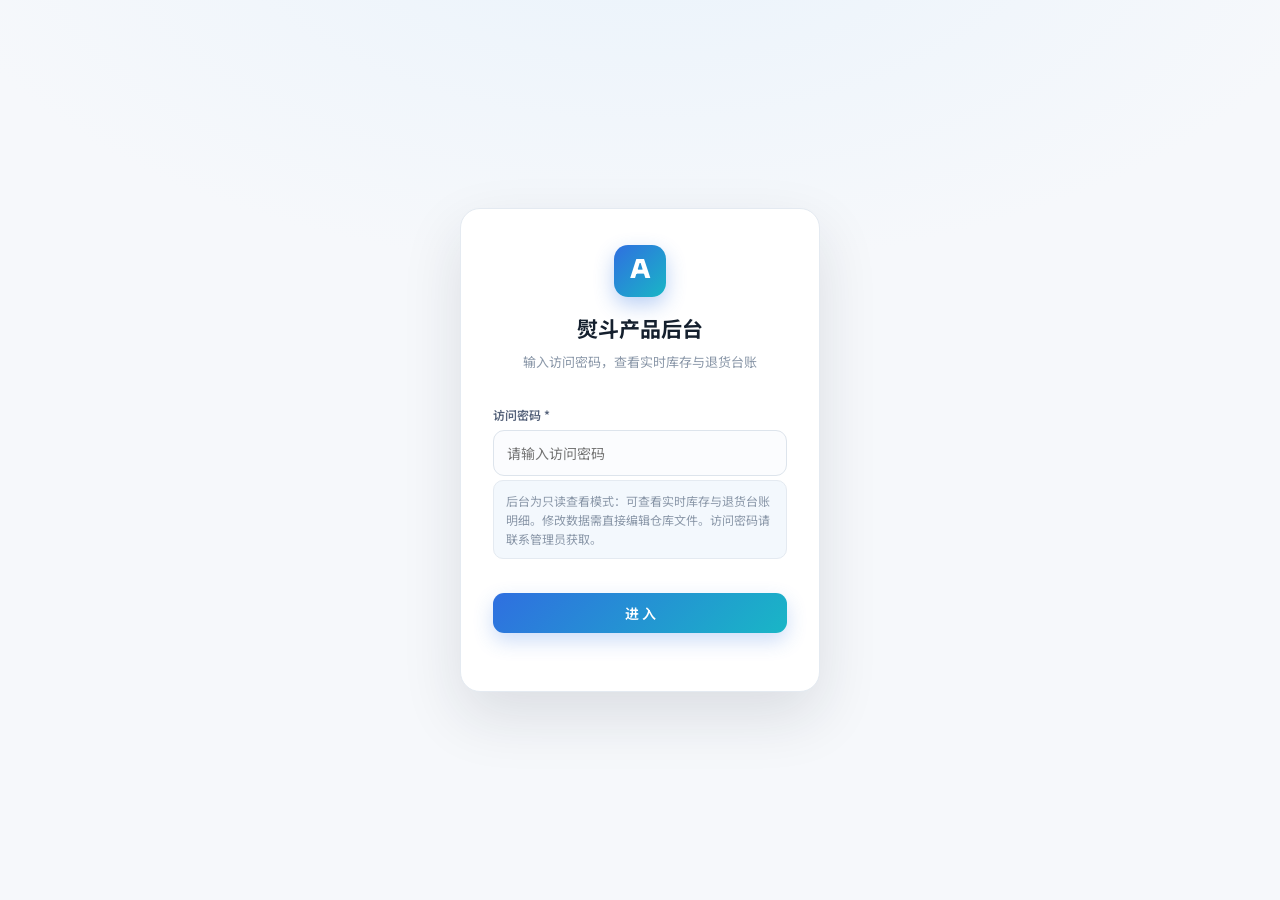
==== commit 150e0fe2: "deploy admin.html" ====
--- a/admin.html
+++ b/admin.html
@@ -8,7 +8,7 @@
   <link rel="preconnect" href="https://fonts.gstatic.com" crossorigin />
   <link href="https://fonts.googleapis.com/css2?family=Sora:wght@500;600;700&family=Noto+Sans+SC:wght@400;500;700&display=swap" rel="stylesheet" />
   <link rel="stylesheet" href="assets/css/style.css" />
-  <link rel="stylesheet" href="assets/css/admin.css?v=20260808c" />
+  <link rel="stylesheet" href="assets/css/admin.css?v=20260812a" />
 </head>
 <body class="admin-body">
   <!-- 登录视图 -->
@@ -16,15 +16,11 @@
     <form id="loginForm" class="login-card">
       <div class="login-logo">A</div>
       <h1>熨斗产品后台</h1>
-      <p class="login-sub">登录后可维护实时库存</p>
-      <label>账号</label>
-      <input type="text" id="loginUser" autocomplete="username" placeholder="admin" />
-      <label>密码（可选）</label>
-      <input type="password" id="loginPass" autocomplete="current-password" placeholder="站点密码，可留空" />
-      <label>GitHub Token *</label>
-      <input type="password" id="loginToken" autocomplete="off" placeholder="ghp_... 或 github_pat_..." />
-      <p class="login-hint">GitHub 版后台以 Token 鉴权：用含 <b>repo</b> 权限的经典令牌（github.com/settings/tokens 生成）。Token 仅存于本次会话，保存即提交到仓库，访客稍后可见。</p>
-      <button type="submit" class="btn-primary">登 录</button>
+      <p class="login-sub">输入访问密码，查看实时库存与退货台账</p>
+      <label>访问密码 *</label>
+      <input type="password" id="loginPass" autocomplete="off" placeholder="请输入访问密码" />
+      <p class="login-hint">后台为只读查看模式：可查看实时库存与退货台账明细。修改数据需直接编辑仓库文件。访问密码请联系管理员获取。</p>
+      <button type="submit" class="btn-primary">进 入</button>
       <div id="loginErr" class="login-err"></div>
     </form>
   </div>
@@ -34,7 +30,7 @@
     <header class="admin-top">
       <div class="admin-brand"><span class="mark">A</span> 熨斗产品 · 后台管理</div>
       <div class="admin-top-right">
-        <span id="ghStatus" class="gh-status">未连接 GitHub</span>
+        <span id="ghStatus" class="gh-status">只读模式</span>
         <button id="logoutBtn" class="btn-ghost">退出</button>
       </div>
     </header>
@@ -51,7 +47,7 @@
           <h2>库存管理</h2>
           <div class="stock-head-right">
             <span id="stockUpdatedAt" class="stock-updated-at">尚未更新</span>
-            <button id="saveStockBtn" class="btn-primary sm">保存库存</button>
+            <button id="saveStockBtn" class="btn-primary sm edit-only">保存库存</button>
           </div>
         </div>
         <p class="hint">常备库存实时维护。修改数量后点「保存库存」写入；下方显示最近更新时间。</p>
@@ -92,7 +88,7 @@
 
         <!-- 退货登记 -->
         <h3 class="section-sub">退货登记</h3>
-        <form class="form-grid" id="returnForm">
+        <form class="form-grid edit-only" id="returnForm">
           <div class="field">
             <label>型号 *</label>
             <select name="family" required>
@@ -173,7 +169,7 @@
 
         <!-- 供应商补发 -->
         <h3 class="section-sub">供应商补发登记</h3>
-        <form class="form-grid" id="reshipForm">
+        <form class="form-grid edit-only" id="reshipForm">
           <div class="field">
             <label>关联退货（可选）</label>
             <select name="returnId" id="returnLinkSelect">
@@ -281,7 +277,7 @@
 
   <div id="toast" class="toast" hidden></div>
 
-  <script src="assets/js/github-store.js?v=20260808c"></script>
-  <script src="assets/js/admin.js?v=20260808c"></script>
+  <script src="assets/js/github-store.js?v=20260812a"></script>
+  <script src="assets/js/admin.js?v=20260812a"></script>
 </body>
 </html>
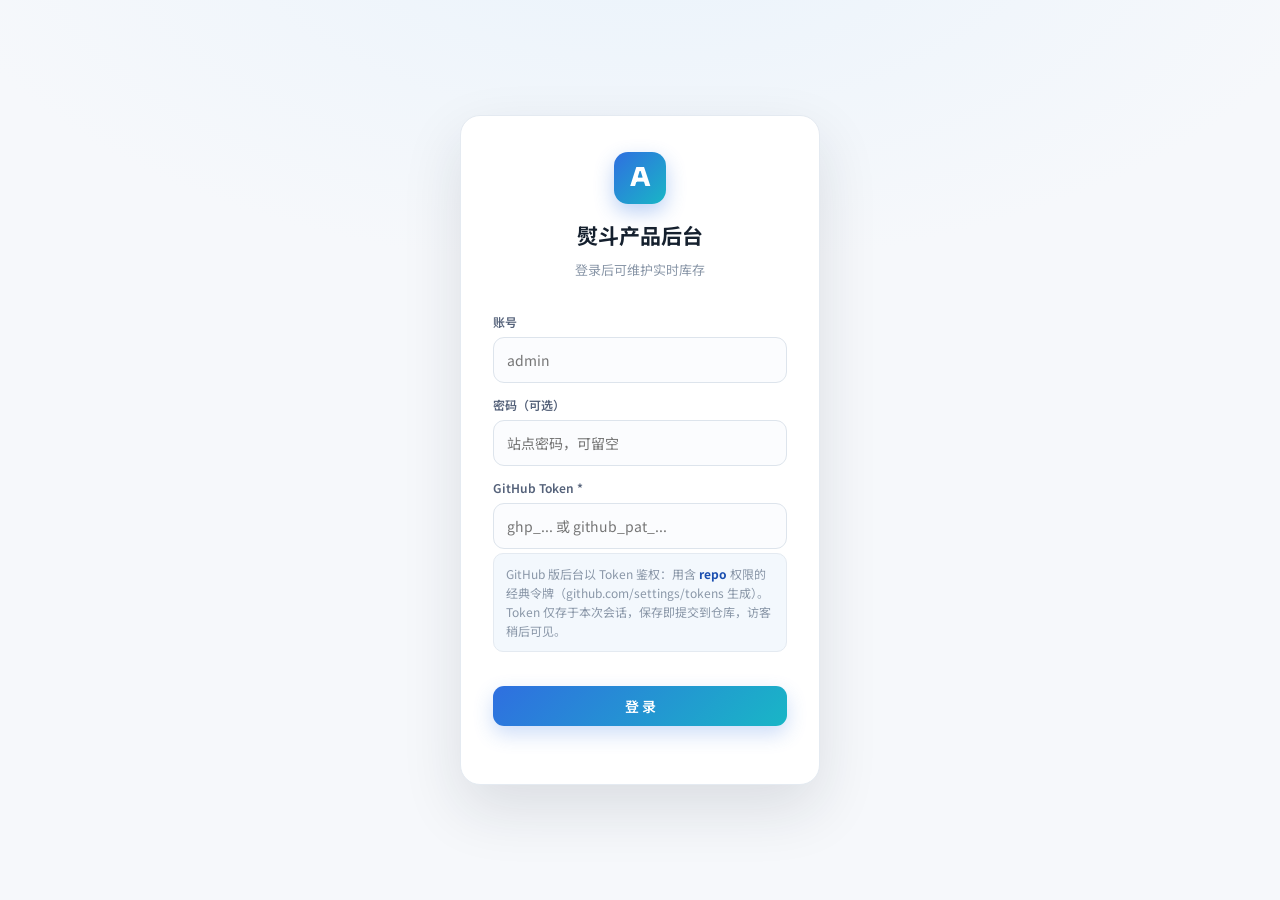
==== commit 6337b099: "deploy admin.html" ====
--- a/admin.html
+++ b/admin.html
@@ -8,7 +8,7 @@
   <link rel="preconnect" href="https://fonts.gstatic.com" crossorigin />
   <link href="https://fonts.googleapis.com/css2?family=Sora:wght@500;600;700&family=Noto+Sans+SC:wght@400;500;700&display=swap" rel="stylesheet" />
   <link rel="stylesheet" href="assets/css/style.css" />
-  <link rel="stylesheet" href="assets/css/admin.css?v=20260812a" />
+  <link rel="stylesheet" href="assets/css/admin.css?v=20260808c" />
 </head>
 <body class="admin-body">
   <!-- 登录视图 -->
@@ -16,11 +16,15 @@
     <form id="loginForm" class="login-card">
       <div class="login-logo">A</div>
       <h1>熨斗产品后台</h1>
-      <p class="login-sub">输入访问密码，查看实时库存与退货台账</p>
-      <label>访问密码 *</label>
-      <input type="password" id="loginPass" autocomplete="off" placeholder="请输入访问密码" />
-      <p class="login-hint">后台为只读查看模式：可查看实时库存与退货台账明细。修改数据需直接编辑仓库文件。访问密码请联系管理员获取。</p>
-      <button type="submit" class="btn-primary">进 入</button>
+      <p class="login-sub">登录后可维护实时库存</p>
+      <label>账号</label>
+      <input type="text" id="loginUser" autocomplete="username" placeholder="admin" />
+      <label>密码（可选）</label>
+      <input type="password" id="loginPass" autocomplete="current-password" placeholder="站点密码，可留空" />
+      <label>GitHub Token *</label>
+      <input type="password" id="loginToken" autocomplete="off" placeholder="ghp_... 或 github_pat_..." />
+      <p class="login-hint">GitHub 版后台以 Token 鉴权：用含 <b>repo</b> 权限的经典令牌（github.com/settings/tokens 生成）。Token 仅存于本次会话，保存即提交到仓库，访客稍后可见。</p>
+      <button type="submit" class="btn-primary">登 录</button>
       <div id="loginErr" class="login-err"></div>
     </form>
   </div>
@@ -30,7 +34,7 @@
     <header class="admin-top">
       <div class="admin-brand"><span class="mark">A</span> 熨斗产品 · 后台管理</div>
       <div class="admin-top-right">
-        <span id="ghStatus" class="gh-status">只读模式</span>
+        <span id="ghStatus" class="gh-status">未连接 GitHub</span>
         <button id="logoutBtn" class="btn-ghost">退出</button>
       </div>
     </header>
@@ -47,7 +51,7 @@
           <h2>库存管理</h2>
           <div class="stock-head-right">
             <span id="stockUpdatedAt" class="stock-updated-at">尚未更新</span>
-            <button id="saveStockBtn" class="btn-primary sm edit-only">保存库存</button>
+            <button id="saveStockBtn" class="btn-primary sm">保存库存</button>
           </div>
         </div>
         <p class="hint">常备库存实时维护。修改数量后点「保存库存」写入；下方显示最近更新时间。</p>
@@ -88,7 +92,7 @@
 
         <!-- 退货登记 -->
         <h3 class="section-sub">退货登记</h3>
-        <form class="form-grid edit-only" id="returnForm">
+        <form class="form-grid" id="returnForm">
           <div class="field">
             <label>型号 *</label>
             <select name="family" required>
@@ -169,7 +173,7 @@
 
         <!-- 供应商补发 -->
         <h3 class="section-sub">供应商补发登记</h3>
-        <form class="form-grid edit-only" id="reshipForm">
+        <form class="form-grid" id="reshipForm">
           <div class="field">
             <label>关联退货（可选）</label>
             <select name="returnId" id="returnLinkSelect">
@@ -277,7 +281,7 @@
 
   <div id="toast" class="toast" hidden></div>
 
-  <script src="assets/js/github-store.js?v=20260812a"></script>
-  <script src="assets/js/admin.js?v=20260812a"></script>
+  <script src="assets/js/github-store.js?v=20260808c"></script>
+  <script src="assets/js/admin.js?v=20260808c"></script>
 </body>
 </html>
--- a/assets/css/admin.css
+++ b/assets/css/admin.css
@@ -179,3 +179,11 @@
   .table-wrap { overflow-x: auto; }
   .stock-overview { grid-template-columns: repeat(2, 1fr); }
 }
+
+/* ===== 只读模式（访问密码进入，仅查看） ===== */
+body.readonly .edit-only { display: none !important; }
+body.readonly .row-del { display: none !important; }
+body.readonly .stock-qty-input { display: none !important; }
+/* 隐藏「操作」列（删除按钮所在列）表头 */
+body.readonly #returnTable th:last-child,
+body.readonly #reshipTable th:last-child { display: none; }
